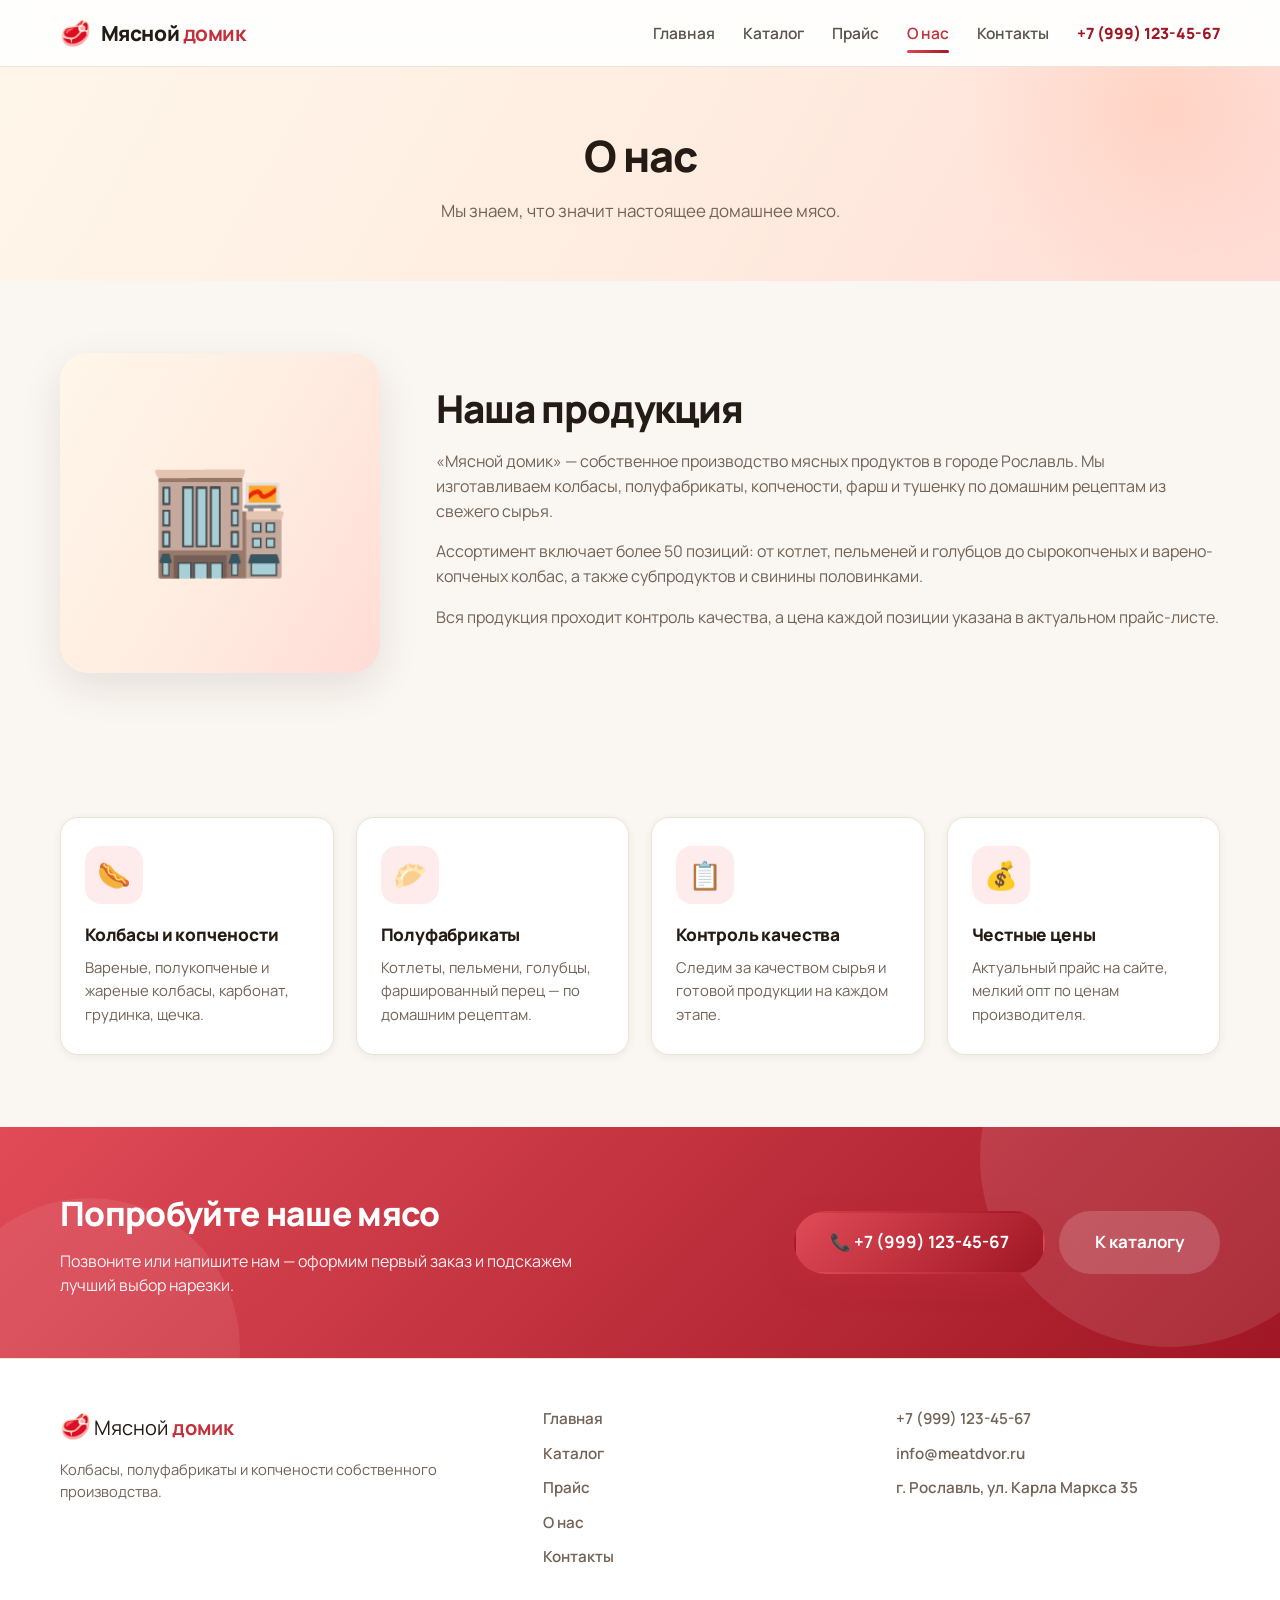
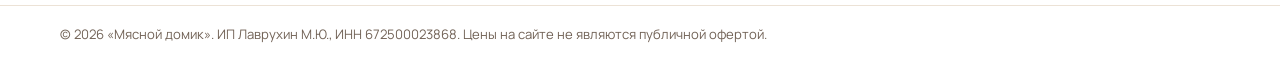
==== about.html @ fe6c8b18 "Сайт «Мясной домик»: каталог, прайс с группами, контакты" ====
﻿<!DOCTYPE html>
<html lang="ru">
<head>
  <meta charset="UTF-8">
  <meta name="viewport" content="width=device-width, initial-scale=1.0">
  <title>О нас — Мясной домик</title>
  <meta name="description" content="О компании «Мясной домик»: собственное производство, контроль качества, цех полуфабрикатов.">
  <link rel="preconnect" href="https://fonts.googleapis.com">
  <link rel="preconnect" href="https://fonts.gstatic.com" crossorigin>
  <link href="https://fonts.googleapis.com/css2?family=Manrope:wght@400;500;600;700;800&display=swap" rel="stylesheet">
  <link rel="stylesheet" href="css/style.css">
</head>
<body>

  <header class="header">
    <div class="container header__inner">
      <a href="index.html" class="logo">
        <span class="logo__icon">🥩</span>
        <span class="logo__text">Мясной <strong>домик</strong></span>
      </a>
      <nav class="nav" id="nav">
        <a href="index.html" class="nav__link">Главная</a>
        <a href="catalog.html" class="nav__link">Каталог</a>
        <a href="price.html" class="nav__link">Прайс</a>
        <a href="about.html" class="nav__link nav__link--active">О нас</a>
        <a href="contacts.html" class="nav__link">Контакты</a>
        <a href="tel:+79991234567" class="nav__link nav__link--phone">+7 (999) 123-45-67</a>
      </nav>
      <button class="burger" id="burger" aria-label="Открыть меню">
        <span></span><span></span><span></span>
      </button>
    </div>
  </header>

  <main>

    <section class="page-hero">
      <div class="container reveal">
        <h1 class="page-hero__title">О нас</h1>
        <p class="page-hero__sub">Мы знаем, что значит настоящее домашнее мясо.</p>
      </div>
    </section>

    <section class="about-page">
      <div class="container about-page__grid">
        <div class="about-page__emoji reveal">🏬</div>
        <div class="reveal">
          <h2 class="section-title">Наша продукция</h2>
          <p>«Мясной домик» — собственное производство мясных продуктов в городе Рославль. Мы изготавливаем колбасы, полуфабрикаты, копчености, фарш и тушенку по домашним рецептам из свежего сырья.</p>
          <p>Ассортимент включает более 50 позиций: от котлет, пельменей и голубцов до сырокопченых и варено-копченых колбас, а также субпродуктов и свинины половинками.</p>
          <p>Вся продукция проходит контроль качества, а цена каждой позиции указана в актуальном прайс-листе.</p>
        </div>
      </div>
    </section>

    <section class="features">
      <div class="container features__grid">
        <div class="feature reveal">
          <span class="feature__icon">🌭</span>
          <h3>Колбасы и копчености</h3>
          <p>Вареные, полукопченые и жареные колбасы, карбонат, грудинка, щечка.</p>
        </div>
        <div class="feature reveal">
          <span class="feature__icon">🥟</span>
          <h3>Полуфабрикаты</h3>
          <p>Котлеты, пельмени, голубцы, фаршированный перец — по домашним рецептам.</p>
        </div>
        <div class="feature reveal">
          <span class="feature__icon">📋</span>
          <h3>Контроль качества</h3>
          <p>Следим за качеством сырья и готовой продукции на каждом этапе.</p>
        </div>
        <div class="feature reveal">
          <span class="feature__icon">💰</span>
          <h3>Честные цены</h3>
          <p>Актуальный прайс на сайте, мелкий опт по ценам производителя.</p>
        </div>
      </div>
    </section>

    <section class="order-banner">
      <div class="container order-banner__inner">
        <div>
          <h2>Попробуйте наше мясо</h2>
          <p>Позвоните или напишите нам — оформим первый заказ и подскажем лучший выбор нарезки.</p>
        </div>
        <div class="order-banner__actions">
          <a href="tel:+79991234567" class="btn btn--primary btn--lg">📞 +7 (999) 123-45-67</a>
          <a href="catalog.html" class="btn btn--ghost btn--lg">К каталогу</a>
        </div>
      </div>
    </section>

  </main>

  <footer class="footer">
    <div class="container footer__inner">
      <div class="footer__brand">
        <span class="logo__icon">🥩</span>
        <span class="logo__text">Мясной <strong>домик</strong></span>
        <p>Колбасы, полуфабрикаты и копчености собственного производства.</p>
      </div>
      <nav class="footer__nav">
        <a href="index.html">Главная</a>
        <a href="catalog.html">Каталог</a>
        <a href="price.html">Прайс</a>
        <a href="about.html">О нас</a>
        <a href="contacts.html">Контакты</a>
      </nav>
      <div class="footer__contacts">
        <a href="tel:+79991234567">+7 (999) 123-45-67</a>
        <a href="mailto:info@meatdvor.ru">info@meatdvor.ru</a>
        <span>г. Рославль, ул. Карла Маркса 35</span>
      </div>
    </div>
    <div class="footer__bottom">
      <div class="container">
        © 2026 «Мясной домик». ИП Лаврухин М.Ю., ИНН 672500023868. Цены на сайте не являются публичной офертой.
      </div>
    </div>
  </footer>

  <script src="js/products.js"></script>
  <script src="js/main.js"></script>
</body>
</html>
---- css/style.css ----
:root {
  --red: #c32f3b;
  --red-dark: #a01624;
  --red-light: #e04b57;
  --red-soft: #fdeceb;
  --cream: #faf6f1;
  --white: #ffffff;
  --ink: #241b14;
  --gray: #726357;
  --line: #ece2d6;
  --shadow-sm: 0 2px 10px rgba(36, 27, 20, 0.06);
  --shadow: 0 14px 40px rgba(36, 27, 20, 0.1);
  --shadow-lg: 0 24px 60px rgba(36, 27, 20, 0.16);
  --radius: 18px;
  --grad: linear-gradient(135deg, var(--red-light), var(--red-dark));
  --grad-soft: linear-gradient(120deg, #fff6ea 0%, #ffece0 55%, #ffdcd6 100%);
}

* {
  margin: 0;
  padding: 0;
  box-sizing: border-box;
}

html {
  scroll-behavior: smooth;
}

body {
  font-family: 'Manrope', 'Segoe UI', system-ui, -apple-system, Arial, sans-serif;
  color: var(--ink);
  background: var(--cream);
  line-height: 1.55;
  -webkit-font-smoothing: antialiased;
}

::selection {
  background: var(--red);
  color: #fff;
}

::-webkit-scrollbar {
  width: 11px;
}

::-webkit-scrollbar-track {
  background: var(--cream);
}

::-webkit-scrollbar-thumb {
  background: #d8c9b8;
  border-radius: 8px;
  border: 3px solid var(--cream);
}

::-webkit-scrollbar-thumb:hover {
  background: var(--red-light);
}

.container {
  width: min(1160px, 92%);
  margin: 0 auto;
}

a {
  color: inherit;
  text-decoration: none;
}

img {
  max-width: 100%;
  display: block;
}

.main {
  display: block;
}

.reveal {
  opacity: 0;
  transform: translateY(28px);
  transition: opacity 0.6s ease, transform 0.6s ease;
}

.reveal.visible {
  opacity: 1;
  transform: none;
}

.header {
  position: sticky;
  top: 0;
  z-index: 100;
  background: rgba(255, 255, 255, 0.82);
  backdrop-filter: blur(14px);
  -webkit-backdrop-filter: blur(14px);
  color: var(--ink);
  border-bottom: 1px solid var(--line);
}

.header__inner {
  display: flex;
  align-items: center;
  justify-content: space-between;
  padding: 14px 0;
  gap: 20px;
}

.logo {
  display: flex;
  align-items: center;
  gap: 10px;
  font-size: 1.3rem;
  font-weight: 800;
  letter-spacing: -0.02em;
}

.logo__icon {
  font-size: 1.55rem;
}

.logo__text strong {
  color: var(--red);
}

.nav {
  display: flex;
  align-items: center;
  gap: 28px;
  font-size: 0.97rem;
  font-weight: 600;
}

.nav__link {
  opacity: 0.75;
  transition: opacity 0.2s, color 0.2s;
}

.nav__link:hover {
  opacity: 1;
  color: var(--red);
}

.nav__link--active {
  opacity: 1;
  color: var(--red);
  position: relative;
}

.nav__link--active::after {
  content: '';
  position: absolute;
  left: 0;
  right: 0;
  bottom: -8px;
  height: 3px;
  border-radius: 3px;
  background: var(--grad);
}

.nav__link--phone {
  font-weight: 800;
  opacity: 1;
  color: var(--red-dark);
}

.burger {
  display: none;
  flex-direction: column;
  gap: 5px;
  background: none;
  border: none;
  cursor: pointer;
  padding: 6px;
}

.burger span {
  width: 26px;
  height: 3px;
  background: var(--ink);
  border-radius: 2px;
  transition: transform 0.25s, opacity 0.25s;
}

.burger.open span:nth-child(1) {
  transform: translateY(8px) rotate(45deg);
}

.burger.open span:nth-child(2) {
  opacity: 0;
}

.burger.open span:nth-child(3) {
  transform: translateY(-8px) rotate(-45deg);
}

.hero {
  background: var(--grad-soft);
  overflow: hidden;
  position: relative;
}

.hero::before {
  content: '';
  position: absolute;
  width: 520px;
  height: 520px;
  border-radius: 50%;
  background: radial-gradient(circle, rgba(255, 180, 150, 0.25), transparent 70%);
  top: -180px;
  right: -120px;
}

.hero::after {
  content: '';
  position: absolute;
  width: 420px;
  height: 420px;
  border-radius: 50%;
  background: radial-gradient(circle, rgba(195, 47, 59, 0.1), transparent 70%);
  bottom: -160px;
  left: -100px;
}

.hero__inner {
  position: relative;
  display: grid;
  grid-template-columns: 1.1fr 1fr;
  gap: 48px;
  align-items: center;
  padding: 84px 0;
}

.hero__title {
  font-size: clamp(2.1rem, 5vw, 3.4rem);
  font-weight: 800;
  line-height: 1.08;
  letter-spacing: -0.03em;
  margin-bottom: 18px;
}

.hero__title span {
  color: var(--red);
  position: relative;
}

.hero__title span::after {
  content: '';
  position: absolute;
  left: 0;
  right: 0;
  bottom: 2px;
  height: 12px;
  background: rgba(195, 47, 59, 0.16);
  z-index: -1;
  border-radius: 6px;
}

.hero__subtitle {
  font-size: 1.13rem;
  color: var(--gray);
  max-width: 520px;
  margin-bottom: 30px;
}

.hero__actions {
  display: flex;
  flex-wrap: wrap;
  gap: 14px;
  margin-bottom: 34px;
}

.btn {
  display: inline-block;
  padding: 14px 28px;
  border-radius: 999px;
  font-weight: 700;
  font-size: 1rem;
  font-family: inherit;
  border: 2px solid transparent;
  cursor: pointer;
  transition: transform 0.18s, box-shadow 0.18s, background 0.18s, color 0.18s, border-color 0.18s;
}

.btn:hover {
  transform: translateY(-2px);
}

.btn:active {
  transform: translateY(0);
}

.btn--primary {
  background: var(--grad);
  color: #fff;
  box-shadow: 0 10px 26px rgba(195, 47, 59, 0.35);
}

.btn--primary:hover {
  box-shadow: 0 14px 34px rgba(195, 47, 59, 0.45);
}

.btn--ghost {
  background: transparent;
  border-color: #d8c9b8;
  color: var(--ink);
}

.btn--ghost:hover {
  border-color: var(--red);
  color: var(--red);
  background: rgba(195, 47, 59, 0.05);
}

.btn--lg {
  padding: 16px 34px;
  font-size: 1.06rem;
}

.hero__points {
  list-style: none;
  display: flex;
  flex-direction: column;
  gap: 11px;
  font-size: 0.98rem;
  color: var(--gray);
}

.hero__points li {
  display: flex;
  align-items: center;
  gap: 8px;
}

.hero__visual {
  position: relative;
  animation: float 6s ease-in-out infinite;
}

@keyframes float {
  0%, 100% { transform: translateY(0); }
  50% { transform: translateY(-12px); }
}

.hero__img {
  width: 100%;
  border-radius: 28px;
  box-shadow: var(--shadow-lg);
}

.hero__float {
  position: absolute;
  left: -18px;
  bottom: 24px;
  background: rgba(255, 255, 255, 0.9);
  backdrop-filter: blur(10px);
  border: 1px solid var(--line);
  border-radius: 16px;
  padding: 14px 20px;
  display: flex;
  flex-direction: column;
  gap: 2px;
  box-shadow: var(--shadow);
}

.hero__float-label {
  font-size: 0.72rem;
  font-weight: 800;
  text-transform: uppercase;
  letter-spacing: 0.08em;
  color: var(--red);
}

.hero__float strong {
  font-size: 1.05rem;
  font-weight: 800;
}

.hero__float span {
  color: var(--gray);
  font-size: 0.9rem;
}

.features {
  padding: 72px 0;
}

.features__grid {
  display: grid;
  grid-template-columns: repeat(4, 1fr);
  gap: 22px;
}

.feature {
  background: var(--white);
  border: 1px solid var(--line);
  border-radius: var(--radius);
  padding: 28px 24px;
  box-shadow: var(--shadow-sm);
  transition: transform 0.25s, box-shadow 0.25s;
}

.feature:hover {
  transform: translateY(-6px);
  box-shadow: var(--shadow);
}

.feature__icon {
  width: 58px;
  height: 58px;
  display: flex;
  align-items: center;
  justify-content: center;
  font-size: 1.7rem;
  background: var(--red-soft);
  border-radius: 16px;
  margin-bottom: 18px;
}

.feature h3 {
  font-size: 1.08rem;
  font-weight: 800;
  letter-spacing: -0.01em;
  margin-bottom: 8px;
}

.feature p {
  font-size: 0.93rem;
  color: var(--gray);
}

.section-head {
  text-align: center;
  max-width: 620px;
  margin: 0 auto 40px;
}

.section-title {
  font-size: clamp(1.7rem, 3.4vw, 2.4rem);
  font-weight: 800;
  letter-spacing: -0.03em;
  margin-bottom: 10px;
}

.section-sub {
  color: var(--gray);
  font-size: 1.02rem;
}

.section-actions {
  text-align: center;
  margin-top: 40px;
}

.catalog,
.price-section,
.about,
.contacts,
.about-page {
  padding: 72px 0;
}

.catalog {
  background: var(--white);
}

.catalog__filter {
  display: flex;
  flex-wrap: wrap;
  justify-content: center;
  gap: 10px;
  margin-bottom: 40px;
}

.chip {
  padding: 10px 22px;
  border-radius: 999px;
  border: 1px solid var(--line);
  background: var(--cream);
  color: var(--ink);
  font-size: 0.95rem;
  font-weight: 700;
  font-family: inherit;
  cursor: pointer;
  transition: background 0.2s, color 0.2s, border-color 0.2s, transform 0.2s;
}

.chip:hover {
  border-color: var(--red);
  transform: translateY(-1px);
}

.chip--active {
  background: var(--grad);
  color: #fff;
  border-color: transparent;
  box-shadow: 0 6px 18px rgba(195, 47, 59, 0.3);
}

.catalog__grid {
  display: grid;
  grid-template-columns: repeat(auto-fill, minmax(250px, 1fr));
  gap: 24px;
}

.card {
  position: relative;
  background: var(--cream);
  border: 1px solid var(--line);
  border-radius: var(--radius);
  padding: 16px;
  display: flex;
  flex-direction: column;
  gap: 10px;
  transition: transform 0.25s, box-shadow 0.25s, border-color 0.25s;
}

.card:hover {
  transform: translateY(-6px);
  box-shadow: var(--shadow);
  border-color: #f0d9cc;
}

.card__badge {
  position: absolute;
  top: 24px;
  right: 24px;
  z-index: 2;
  background: var(--grad);
  color: #fff;
  font-size: 0.72rem;
  font-weight: 800;
  padding: 5px 12px;
  border-radius: 999px;
  box-shadow: 0 4px 12px rgba(195, 47, 59, 0.35);
}

.card__badge--premium {
  background: linear-gradient(135deg, #b5893c, #7c5a1e);
  box-shadow: 0 4px 12px rgba(124, 90, 30, 0.35);
}

.card__image {
  aspect-ratio: 4 / 3;
  border-radius: 12px;
  overflow: hidden;
  background: var(--grad-soft);
}

.card__image img {
  width: 100%;
  height: 100%;
  object-fit: cover;
  transition: transform 0.4s ease;
}

.card:hover .card__image img {
  transform: scale(1.06);
}

.card__cat {
  font-size: 0.76rem;
  font-weight: 700;
  color: var(--red);
  text-transform: uppercase;
  letter-spacing: 0.07em;
}

.card__name {
  font-size: 1.1rem;
  font-weight: 800;
  letter-spacing: -0.01em;
}

.card__desc {
  font-size: 0.9rem;
  color: var(--gray);
  flex: 1;
}

.card__bottom {
  display: flex;
  justify-content: space-between;
  align-items: center;
  gap: 10px;
  padding-top: 6px;
}

.card__price {
  font-size: 1.35rem;
  font-weight: 800;
  color: var(--red-dark);
  letter-spacing: -0.02em;
}

.card__unit {
  font-size: 0.82rem;
  color: var(--gray);
  font-weight: 500;
}

.card__order {
  background: var(--grad);
  color: #fff;
  padding: 10px 18px;
  border-radius: 999px;
  font-size: 0.85rem;
  font-weight: 700;
  font-family: inherit;
  transition: box-shadow 0.2s, transform 0.2s;
}

.card__order:hover {
  box-shadow: 0 6px 16px rgba(195, 47, 59, 0.35);
  transform: translateY(-1px);
}

.price-section__toolbar {
  display: flex;
  flex-wrap: wrap;
  gap: 14px;
  justify-content: center;
  margin-bottom: 32px;
}

.price-section__toolbar .btn--ghost {
  border-color: var(--line);
  color: var(--ink);
}

.price-section__toolbar .btn--ghost:hover {
  border-color: var(--red);
  color: var(--red);
}

.price-table-wrap {
  overflow-x: auto;
  background: var(--white);
  border: 1px solid var(--line);
  border-radius: var(--radius);
  box-shadow: var(--shadow-sm);
}

.price-table {
  width: 100%;
  border-collapse: collapse;
  font-size: 0.95rem;
  min-width: 560px;
}

.price-table th {
  background: var(--cream);
  color: var(--gray);
  text-align: left;
  padding: 15px 20px;
  font-size: 0.78rem;
  font-weight: 800;
  text-transform: uppercase;
  letter-spacing: 0.07em;
}

.price-table td {
  padding: 14px 20px;
  border-top: 1px solid var(--line);
}

.price-table tbody tr {
  transition: background 0.15s;
}

.price-table tbody tr:hover {
  background: var(--red-soft);
}

.price-table .td-num {
  text-align: right;
  font-weight: 800;
  color: var(--red-dark);
  white-space: nowrap;
}

.price-table .td-cat {
  color: var(--gray);
  font-size: 0.88rem;
}

.td-hover {
  position: relative;
  display: inline-block;
  cursor: help;
}

.td-hover__name {
  display: flex;
  flex-direction: column;
  gap: 3px;
}

.td-hover__img {
  position: absolute;
  left: calc(100% + 16px);
  top: 50%;
  width: 130px;
  height: 100px;
  border-radius: 12px;
  object-fit: cover;
  background: var(--grad-soft);
  border: 1px solid var(--line);
  box-shadow: var(--shadow);
  opacity: 0;
  visibility: hidden;
  transform: translateY(-50%) translateX(-8px);
  transition: opacity 0.2s ease, transform 0.2s ease, visibility 0.2s;
  z-index: 5;
  pointer-events: none;
}

.td-hover:hover .td-hover__img {
  opacity: 1;
  visibility: visible;
  transform: translateY(-50%) translateX(0);
}

.category-row td {
  background: var(--cream);
  font-weight: 800;
  color: var(--ink);
  text-transform: uppercase;
  font-size: 0.8rem;
  letter-spacing: 0.08em;
  padding: 12px 20px;
}

.subgroup-row td {
  background: #faf3ea;
  font-weight: 700;
  color: var(--gray);
  font-size: 0.88rem;
  padding: 8px 20px;
}

.td-num--na {
  color: var(--gray) !important;
  font-weight: 600 !important;
}

.card__price--na {
  font-size: 0.95rem !important;
  color: var(--gray) !important;
}

.about {
  background: var(--white);
  border-top: 1px solid var(--line);
  border-bottom: 1px solid var(--line);
}

.about__inner {
  display: grid;
  grid-template-columns: 320px 1fr;
  gap: 56px;
  align-items: center;
}

.about__emoji {
  width: 320px;
  aspect-ratio: 1;
  display: flex;
  align-items: center;
  justify-content: center;
  font-size: 7rem;
  background: var(--grad-soft);
  border-radius: 28px;
  box-shadow: var(--shadow);
}

.about p {
  margin-bottom: 16px;
  color: var(--gray);
}

.about__list {
  list-style: none;
  display: flex;
  flex-direction: column;
  gap: 10px;
  margin: 20px 0 28px;
  font-weight: 600;
}

.order-banner {
  background: var(--grad);
  color: #fff;
  position: relative;
  overflow: hidden;
}

.order-banner::before {
  content: '';
  position: absolute;
  width: 380px;
  height: 380px;
  border-radius: 50%;
  background: rgba(255, 255, 255, 0.1);
  top: -160px;
  right: -80px;
}

.order-banner::after {
  content: '';
  position: absolute;
  width: 300px;
  height: 300px;
  border-radius: 50%;
  background: rgba(255, 255, 255, 0.08);
  bottom: -140px;
  left: -60px;
}

.order-banner__inner {
  position: relative;
  display: flex;
  align-items: center;
  justify-content: space-between;
  gap: 30px;
  padding: 60px 0;
  flex-wrap: wrap;
}

.order-banner h2 {
  font-size: clamp(1.5rem, 3vw, 2.1rem);
  font-weight: 800;
  letter-spacing: -0.02em;
  margin-bottom: 10px;
}

.order-banner p {
  opacity: 0.92;
  max-width: 560px;
}

.order-banner__actions {
  display: flex;
  flex-wrap: wrap;
  gap: 14px;
}

.order-banner .btn--ghost {
  background: rgba(255, 255, 255, 0.16);
  border-color: transparent;
  color: #fff;
}

.order-banner .btn--ghost:hover {
  background: rgba(255, 255, 255, 0.28);
  border-color: transparent;
  color: #fff;
}

.contacts__grid {
  display: grid;
  grid-template-columns: repeat(3, 1fr);
  gap: 22px;
}

.contact {
  background: var(--white);
  border: 1px solid var(--line);
  border-radius: var(--radius);
  padding: 30px 26px;
  text-align: center;
  box-shadow: var(--shadow-sm);
  transition: transform 0.25s, box-shadow 0.25s;
}

.contact:hover {
  transform: translateY(-6px);
  box-shadow: var(--shadow);
}

.contact__icon {
  width: 60px;
  height: 60px;
  display: flex;
  align-items: center;
  justify-content: center;
  font-size: 1.8rem;
  background: var(--red-soft);
  border-radius: 50%;
  margin: 0 auto 16px;
}

.contact h3 {
  margin-bottom: 8px;
  font-weight: 800;
}

.contact a {
  display: block;
  font-weight: 800;
  color: var(--red-dark);
  margin-bottom: 4px;
}

.contact a:hover {
  text-decoration: underline;
}

.contact span {
  display: block;
  font-size: 0.9rem;
  color: var(--gray);
}

.footer {
  background: var(--white);
  color: var(--gray);
  border-top: 1px solid var(--line);
  padding-top: 48px;
}

.footer__inner {
  display: grid;
  grid-template-columns: 1.4fr 1fr 1fr;
  gap: 30px;
  padding-bottom: 36px;
}

.footer__brand .logo__text {
  font-size: 1.25rem;
  color: var(--ink);
}

.footer__brand p {
  margin-top: 12px;
  font-size: 0.92rem;
}

.footer__nav,
.footer__contacts {
  display: flex;
  flex-direction: column;
  gap: 11px;
  font-size: 0.95rem;
  font-weight: 600;
}

.footer__nav a:hover,
.footer__contacts a:hover {
  color: var(--red);
}

.footer__bottom {
  border-top: 1px solid var(--line);
  padding: 18px 0;
  font-size: 0.82rem;
  color: var(--gray);
}

.page-hero {
  background: var(--grad-soft);
  padding: 56px 0;
  text-align: center;
  position: relative;
  overflow: hidden;
}

.page-hero::before {
  content: '';
  position: absolute;
  width: 400px;
  height: 400px;
  border-radius: 50%;
  background: radial-gradient(circle, rgba(255, 180, 150, 0.3), transparent 70%);
  top: -160px;
  right: -80px;
}

.page-hero .container {
  position: relative;
}

.page-hero__title {
  font-size: clamp(1.9rem, 4vw, 2.7rem);
  font-weight: 800;
  letter-spacing: -0.03em;
  margin-bottom: 8px;
}

.page-hero__sub {
  color: var(--gray);
  font-size: 1.06rem;
}

.about-page__grid {
  display: grid;
  grid-template-columns: 320px 1fr;
  gap: 56px;
  align-items: center;
}

.about-page__emoji {
  width: 320px;
  aspect-ratio: 1;
  display: flex;
  align-items: center;
  justify-content: center;
  font-size: 7rem;
  background: var(--grad-soft);
  border-radius: 28px;
  box-shadow: var(--shadow);
}

.about-page p {
  margin-bottom: 16px;
  color: var(--gray);
}

@media (max-width: 900px) {
  .nav {
    position: fixed;
    top: 0;
    right: 0;
    bottom: 0;
    width: min(320px, 80vw);
    background: var(--white);
    flex-direction: column;
    align-items: flex-start;
    justify-content: flex-start;
    gap: 24px;
    padding: 84px 32px;
    transform: translateX(100%);
    transition: transform 0.3s ease;
    font-size: 1.05rem;
    box-shadow: -12px 0 40px rgba(0, 0, 0, 0.14);
    z-index: 99;
  }

  .nav.open {
    transform: translateX(0);
  }

  .nav__link--active::after {
    bottom: -4px;
  }

  .burger {
    display: flex;
    position: relative;
    z-index: 101;
  }

  .hero__inner {
    grid-template-columns: 1fr;
    padding: 56px 0;
  }

  .hero__visual {
    max-width: 440px;
    margin: 0 auto;
  }

  .features__grid {
    grid-template-columns: repeat(2, 1fr);
  }

  .about__inner,
  .about-page__grid {
    grid-template-columns: 1fr;
  }

  .about__emoji,
  .about-page__emoji {
    width: 100%;
    max-width: 260px;
    margin: 0 auto;
  }

  .contacts__grid {
    grid-template-columns: 1fr;
  }

  .footer__inner {
    grid-template-columns: 1fr;
    gap: 26px;
  }
}

@media (max-width: 560px) {
  .features__grid {
    grid-template-columns: 1fr;
  }

  .hero__actions {
    flex-direction: column;
    align-items: stretch;
  }

  .btn {
    text-align: center;
  }

  .hero__float {
    left: 10px;
    right: 10px;
    bottom: 14px;
  }
}
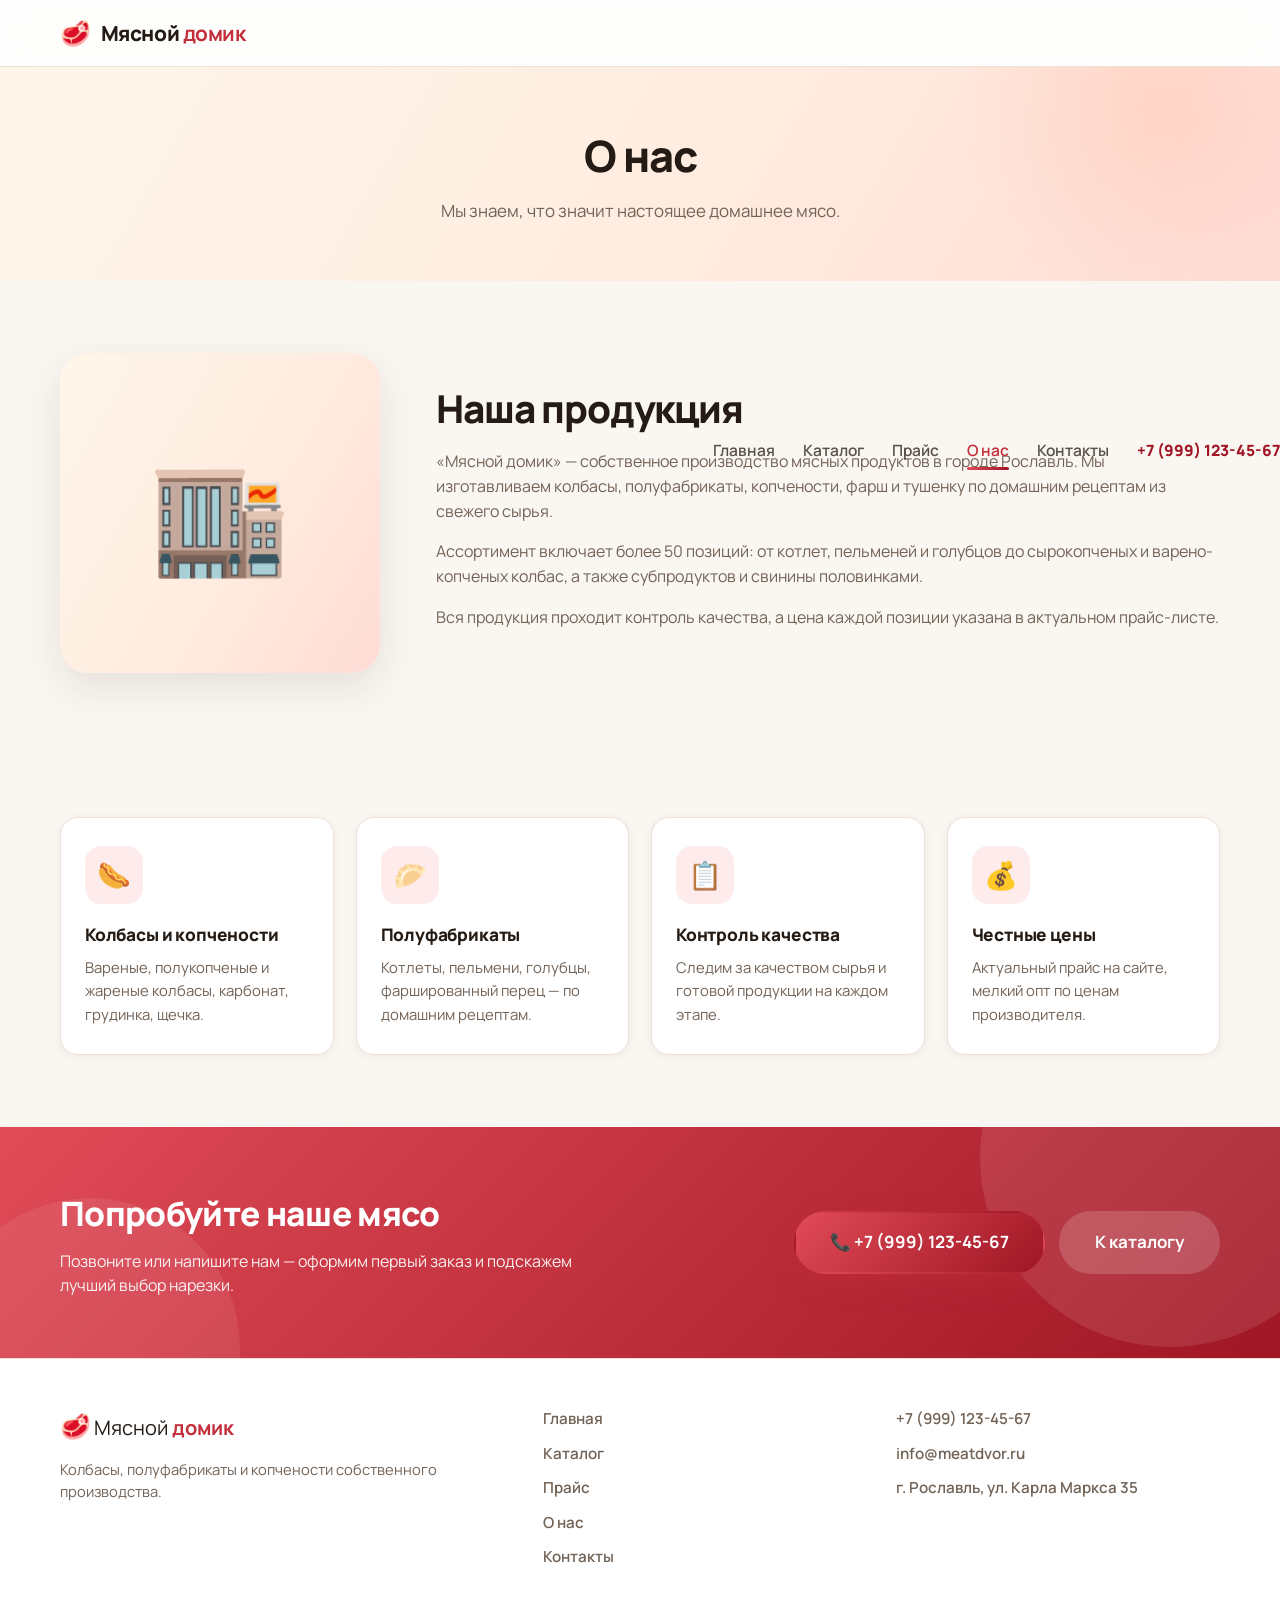
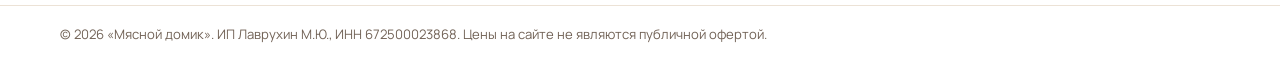
==== commit 2ef5cd78: "Исправлено мобильное меню: вынесено из шапки (backdrop-filter ломал fixed-позиционирование)" ====
--- a/about.html
+++ b/about.html
@@ -18,19 +18,20 @@
         <span class="logo__icon">🥩</span>
         <span class="logo__text">Мясной <strong>домик</strong></span>
       </a>
-      <nav class="nav" id="nav">
-        <a href="index.html" class="nav__link">Главная</a>
-        <a href="catalog.html" class="nav__link">Каталог</a>
-        <a href="price.html" class="nav__link">Прайс</a>
-        <a href="about.html" class="nav__link nav__link--active">О нас</a>
-        <a href="contacts.html" class="nav__link">Контакты</a>
-        <a href="tel:+79991234567" class="nav__link nav__link--phone">+7 (999) 123-45-67</a>
-      </nav>
       <button class="burger" id="burger" aria-label="Открыть меню">
         <span></span><span></span><span></span>
       </button>
     </div>
   </header>
+
+  <nav class="nav" id="nav">
+    <a href="index.html" class="nav__link">Главная</a>
+    <a href="catalog.html" class="nav__link">Каталог</a>
+    <a href="price.html" class="nav__link">Прайс</a>
+    <a href="about.html" class="nav__link nav__link--active">О нас</a>
+    <a href="contacts.html" class="nav__link">Контакты</a>
+    <a href="tel:+79991234567" class="nav__link nav__link--phone">+7 (999) 123-45-67</a>
+  </nav>
 
   <main>
 
--- a/css/style.css
+++ b/css/style.css
@@ -124,6 +124,10 @@
 }
 
 .nav {
+  position: absolute;
+  top: 0;
+  right: 0;
+  height: 100%;
   display: flex;
   align-items: center;
   gap: 28px;
@@ -1028,7 +1032,8 @@
     align-items: flex-start;
     justify-content: flex-start;
     gap: 24px;
-    padding: 84px 32px;
+    padding: 84px 32px calc(48px + env(safe-area-inset-bottom));
+    overflow-y: auto;
     transform: translateX(100%);
     transition: transform 0.3s ease;
     font-size: 1.05rem;
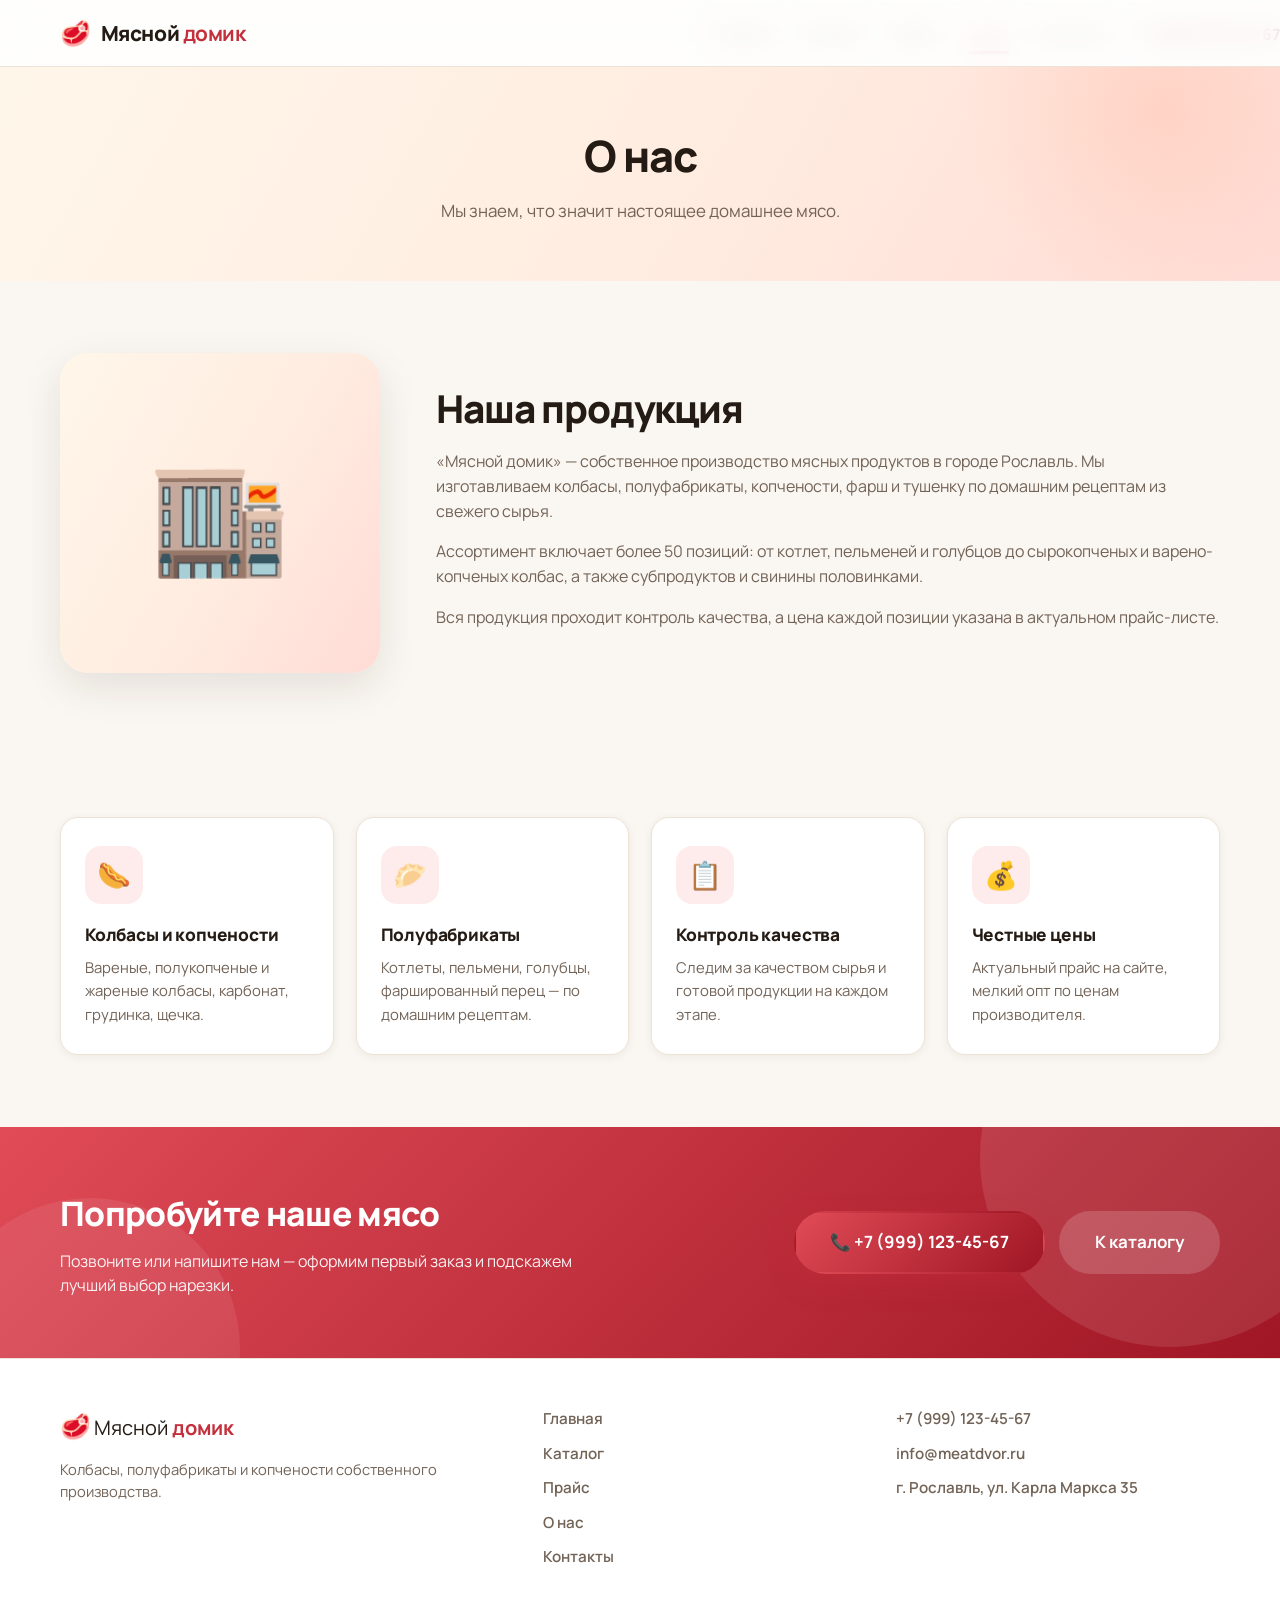
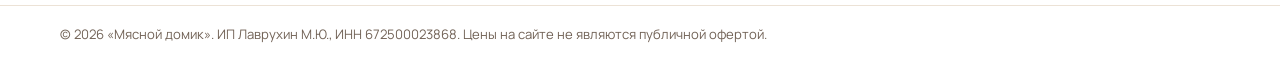
==== commit 61046192: "Шапка и меню обёрнуты в .site-head: меню снова в шапке на десктопе" ====
--- a/about.html
+++ b/about.html
@@ -12,6 +12,7 @@
 </head>
 <body>
 
+  <div class="site-head">
   <header class="header">
     <div class="container header__inner">
       <a href="index.html" class="logo">
@@ -32,6 +33,7 @@
     <a href="contacts.html" class="nav__link">Контакты</a>
     <a href="tel:+79991234567" class="nav__link nav__link--phone">+7 (999) 123-45-67</a>
   </nav>
+  </div>
 
   <main>
 
--- a/css/style.css
+++ b/css/style.css
@@ -96,6 +96,10 @@
   -webkit-backdrop-filter: blur(14px);
   color: var(--ink);
   border-bottom: 1px solid var(--line);
+}
+
+.site-head {
+  position: relative;
 }
 
 .header__inner {
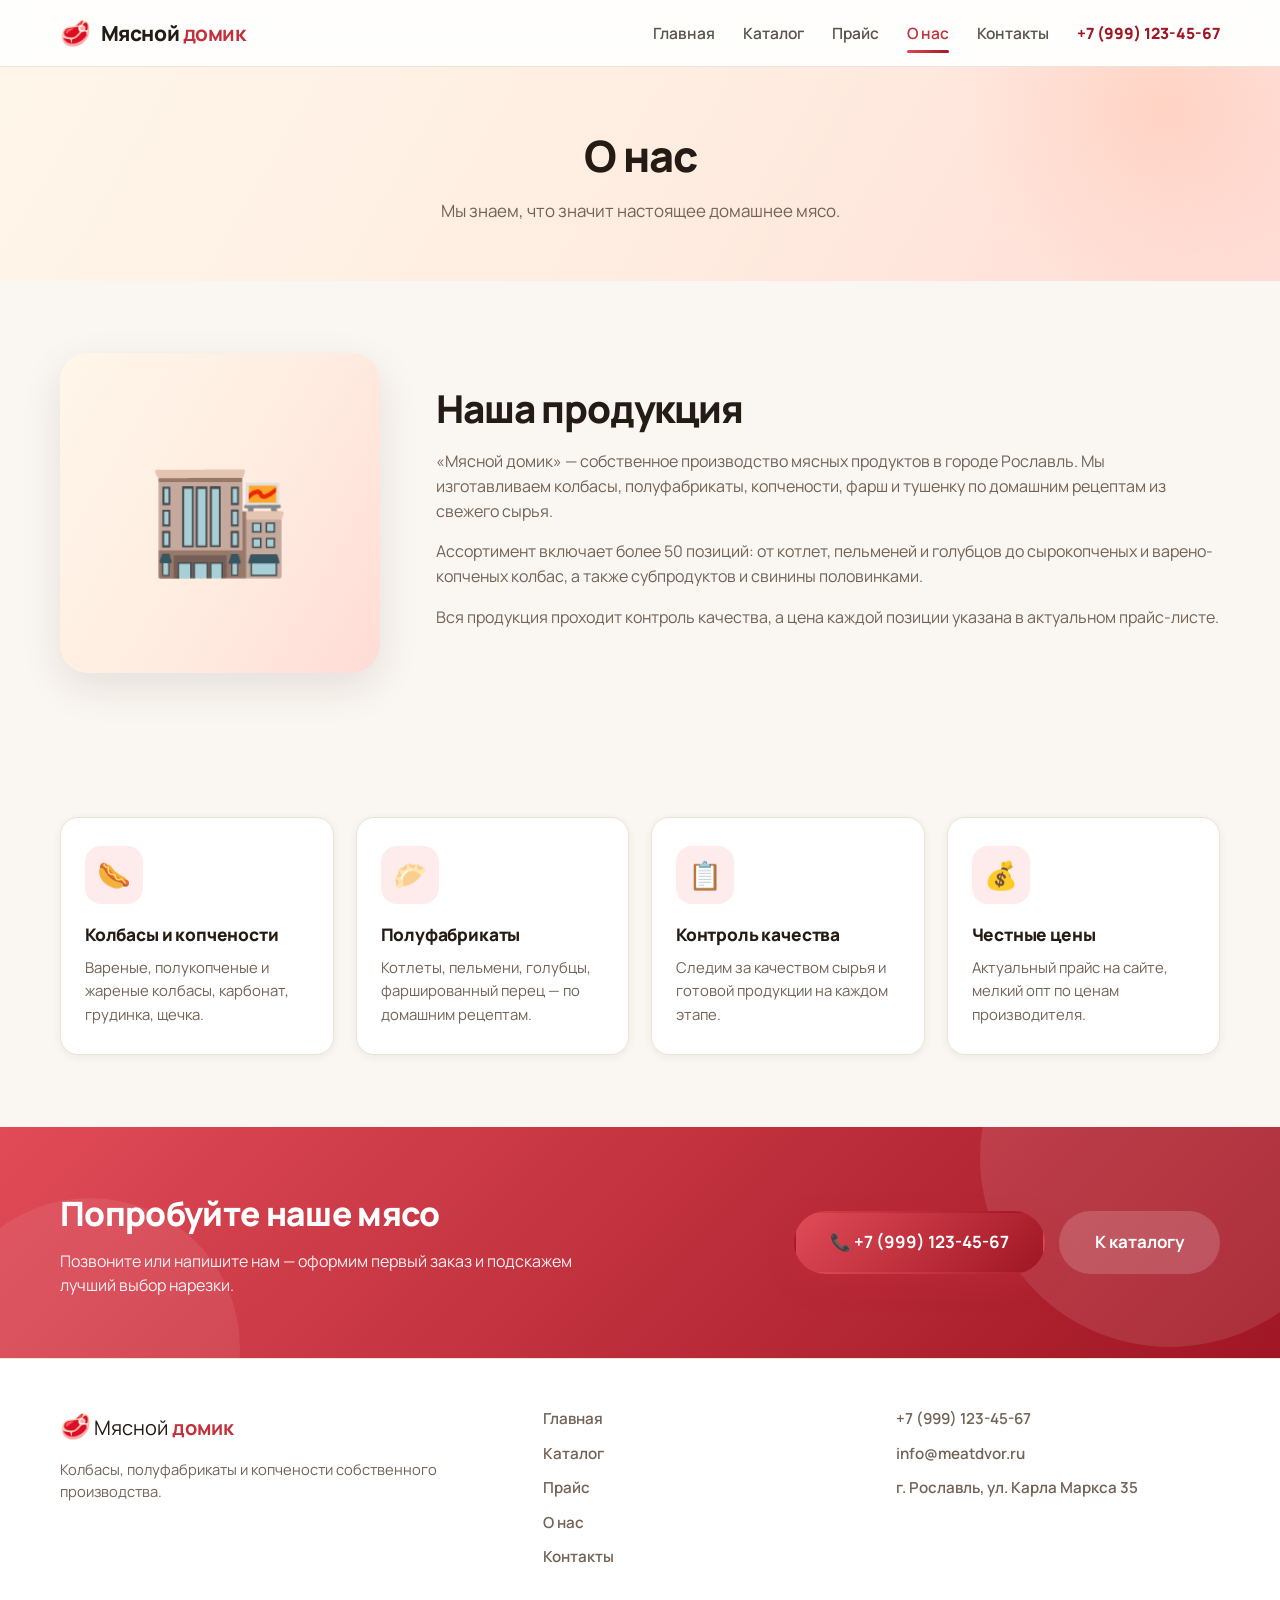
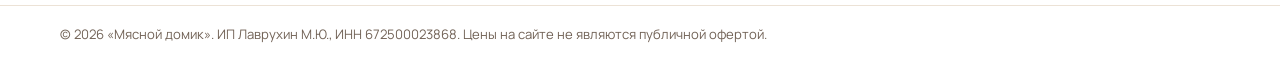
==== commit aa9499ee: "Меню возвращено в шапку в одну строку; мобильное меню исправлено через отключение backdrop-filter" ====
--- a/about.html
+++ b/about.html
@@ -12,28 +12,25 @@
 </head>
 <body>
 
-  <div class="site-head">
   <header class="header">
     <div class="container header__inner">
       <a href="index.html" class="logo">
         <span class="logo__icon">🥩</span>
         <span class="logo__text">Мясной <strong>домик</strong></span>
       </a>
+      <nav class="nav" id="nav">
+        <a href="index.html" class="nav__link">Главная</a>
+        <a href="catalog.html" class="nav__link">Каталог</a>
+        <a href="price.html" class="nav__link">Прайс</a>
+        <a href="about.html" class="nav__link nav__link--active">О нас</a>
+        <a href="contacts.html" class="nav__link">Контакты</a>
+        <a href="tel:+79991234567" class="nav__link nav__link--phone">+7 (999) 123-45-67</a>
+      </nav>
       <button class="burger" id="burger" aria-label="Открыть меню">
         <span></span><span></span><span></span>
       </button>
     </div>
   </header>
-
-  <nav class="nav" id="nav">
-    <a href="index.html" class="nav__link">Главная</a>
-    <a href="catalog.html" class="nav__link">Каталог</a>
-    <a href="price.html" class="nav__link">Прайс</a>
-    <a href="about.html" class="nav__link nav__link--active">О нас</a>
-    <a href="contacts.html" class="nav__link">Контакты</a>
-    <a href="tel:+79991234567" class="nav__link nav__link--phone">+7 (999) 123-45-67</a>
-  </nav>
-  </div>
 
   <main>
 
--- a/css/style.css
+++ b/css/style.css
@@ -98,10 +98,6 @@
   border-bottom: 1px solid var(--line);
 }
 
-.site-head {
-  position: relative;
-}
-
 .header__inner {
   display: flex;
   align-items: center;
@@ -128,10 +124,6 @@
 }
 
 .nav {
-  position: absolute;
-  top: 0;
-  right: 0;
-  height: 100%;
   display: flex;
   align-items: center;
   gap: 28px;
@@ -1025,6 +1017,12 @@
 }
 
 @media (max-width: 900px) {
+  .header {
+    backdrop-filter: none;
+    -webkit-backdrop-filter: none;
+    background: rgba(255, 255, 255, 0.97);
+  }
+
   .nav {
     position: fixed;
     top: 0;
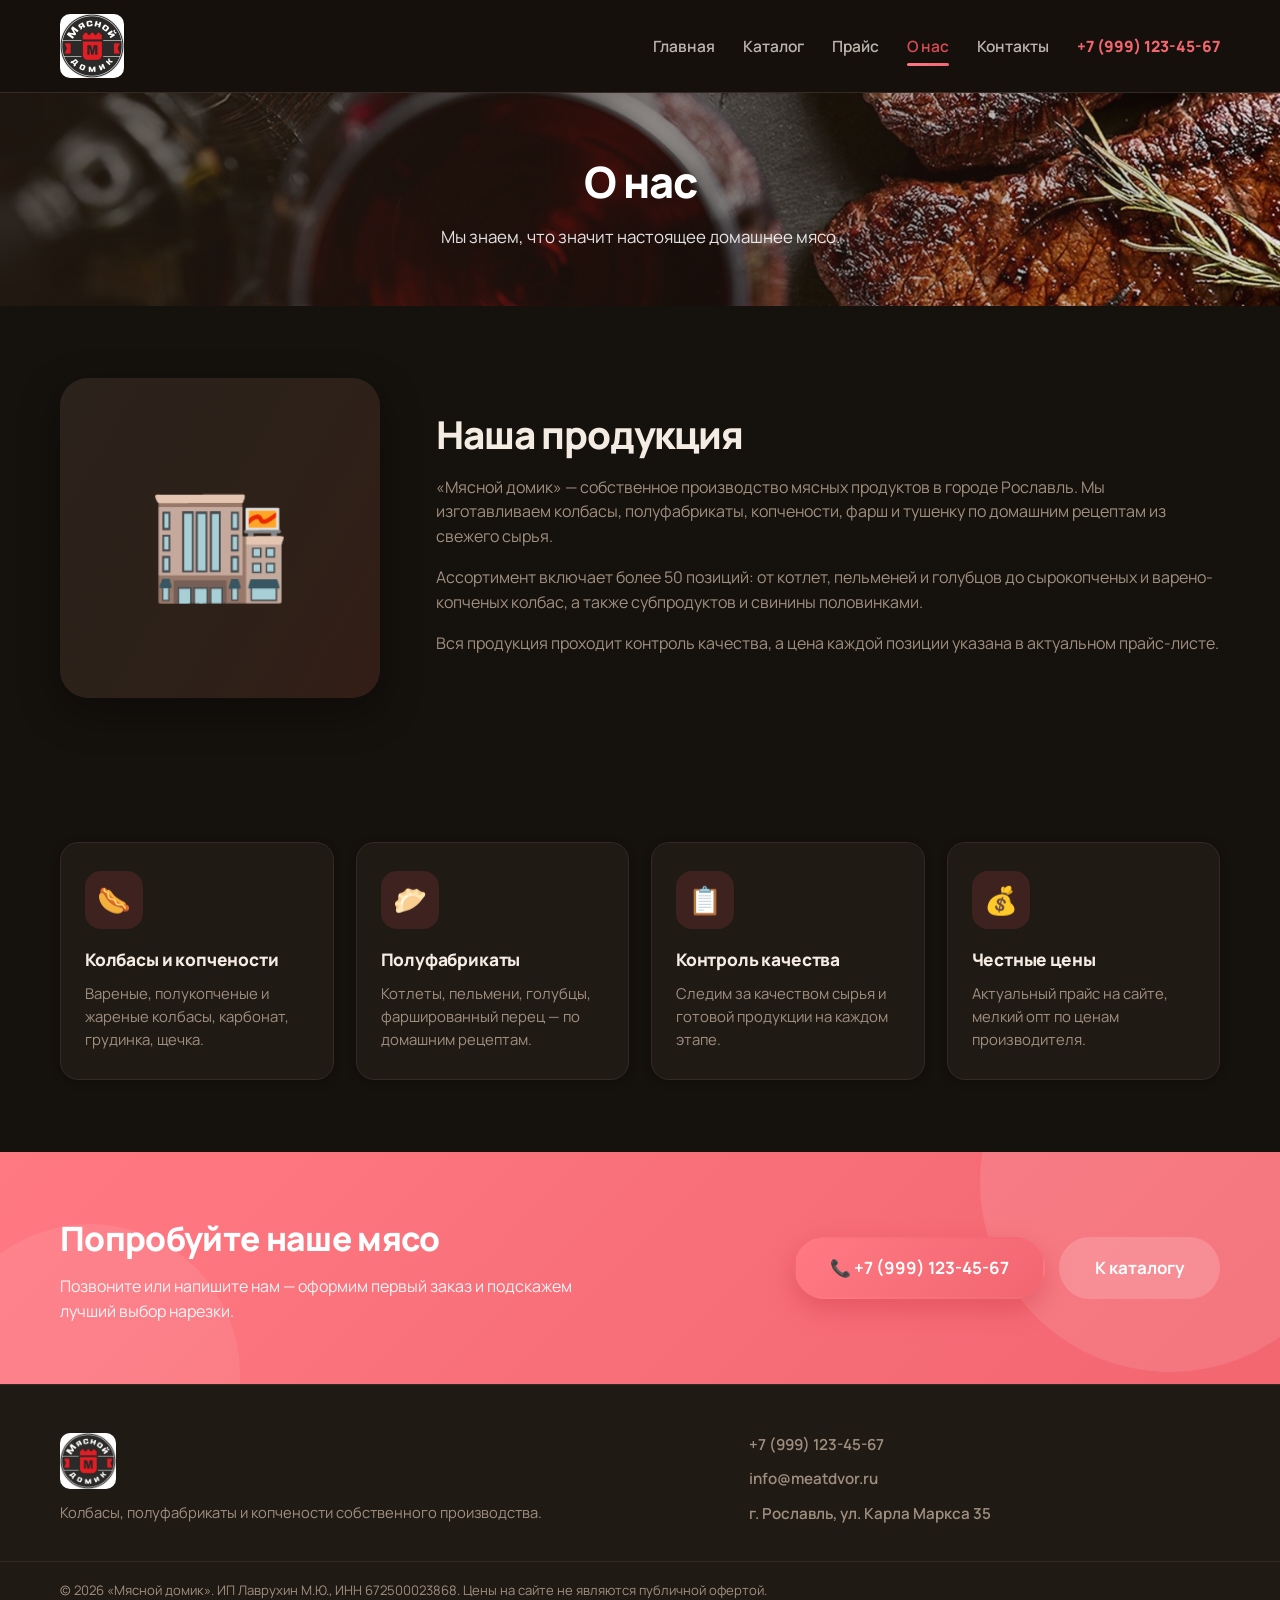
==== commit 8438c265: "Тёмная тема, баннер-фон, логотип и фавикон, фото товаров в прайсе/каталоге, мобильный прайс, удалено" ====
--- a/about.html
+++ b/about.html
@@ -9,14 +9,14 @@
   <link rel="preconnect" href="https://fonts.gstatic.com" crossorigin>
   <link href="https://fonts.googleapis.com/css2?family=Manrope:wght@400;500;600;700;800&display=swap" rel="stylesheet">
   <link rel="stylesheet" href="css/style.css">
+  <link rel="icon" type="image/jpeg" href="img/Logo.jpg">
 </head>
 <body>
 
   <header class="header">
     <div class="container header__inner">
-      <a href="index.html" class="logo">
-        <span class="logo__icon">🥩</span>
-        <span class="logo__text">Мясной <strong>домик</strong></span>
+      <a href="index.html" class="logo" title="Мясной домик">
+        <img class="logo__img" src="img/Logo.jpg" alt="Мясной домик">
       </a>
       <nav class="nav" id="nav">
         <a href="index.html" class="nav__link">Главная</a>
@@ -96,17 +96,9 @@
   <footer class="footer">
     <div class="container footer__inner">
       <div class="footer__brand">
-        <span class="logo__icon">🥩</span>
-        <span class="logo__text">Мясной <strong>домик</strong></span>
+        <img class="logo__img logo__img--footer" src="img/Logo.jpg" alt="Мясной домик">
         <p>Колбасы, полуфабрикаты и копчености собственного производства.</p>
       </div>
-      <nav class="footer__nav">
-        <a href="index.html">Главная</a>
-        <a href="catalog.html">Каталог</a>
-        <a href="price.html">Прайс</a>
-        <a href="about.html">О нас</a>
-        <a href="contacts.html">Контакты</a>
-      </nav>
       <div class="footer__contacts">
         <a href="tel:+79991234567">+7 (999) 123-45-67</a>
         <a href="mailto:info@meatdvor.ru">info@meatdvor.ru</a>
--- a/css/style.css
+++ b/css/style.css
@@ -1,19 +1,19 @@
 :root {
-  --red: #c32f3b;
-  --red-dark: #a01624;
-  --red-light: #e04b57;
-  --red-soft: #fdeceb;
-  --cream: #faf6f1;
-  --white: #ffffff;
-  --ink: #241b14;
-  --gray: #726357;
-  --line: #ece2d6;
-  --shadow-sm: 0 2px 10px rgba(36, 27, 20, 0.06);
-  --shadow: 0 14px 40px rgba(36, 27, 20, 0.1);
-  --shadow-lg: 0 24px 60px rgba(36, 27, 20, 0.16);
+  --red: #d94a55;
+  --red-dark: #f26670;
+  --red-light: #ff7983;
+  --red-soft: rgba(217, 74, 85, 0.16);
+  --cream: #15110d;
+  --white: #201a15;
+  --ink: #f4ece2;
+  --gray: #a08f7f;
+  --line: #332a23;
+  --shadow-sm: 0 2px 10px rgba(0, 0, 0, 0.25);
+  --shadow: 0 14px 40px rgba(0, 0, 0, 0.35);
+  --shadow-lg: 0 24px 60px rgba(0, 0, 0, 0.45);
   --radius: 18px;
   --grad: linear-gradient(135deg, var(--red-light), var(--red-dark));
-  --grad-soft: linear-gradient(120deg, #fff6ea 0%, #ffece0 55%, #ffdcd6 100%);
+  --grad-soft: linear-gradient(120deg, #2b221b 0%, #2d2119 55%, #331e17 100%);
 }
 
 * {
@@ -48,7 +48,7 @@
 }
 
 ::-webkit-scrollbar-thumb {
-  background: #d8c9b8;
+  background: #4a3a2d;
   border-radius: 8px;
   border: 3px solid var(--cream);
 }
@@ -91,7 +91,7 @@
   position: sticky;
   top: 0;
   z-index: 100;
-  background: rgba(255, 255, 255, 0.82);
+  background: rgba(22, 17, 13, 0.85);
   backdrop-filter: blur(14px);
   -webkit-backdrop-filter: blur(14px);
   color: var(--ink);
@@ -117,6 +117,17 @@
 
 .logo__icon {
   font-size: 1.55rem;
+}
+
+.logo__img {
+  height: 64px;
+  width: auto;
+  display: block;
+  border-radius: 10px;
+}
+
+.logo__img--footer {
+  height: 56px;
 }
 
 .logo__text strong {
@@ -195,40 +206,22 @@
 }
 
 .hero {
-  background: var(--grad-soft);
+  background:
+    linear-gradient(90deg, rgba(36, 27, 20, 0.75) 0%, rgba(36, 27, 20, 0.45) 60%, rgba(36, 27, 20, 0.1) 100%),
+    url('../img/banner.jpg') center / cover no-repeat;
   overflow: hidden;
   position: relative;
-}
-
-.hero::before {
-  content: '';
-  position: absolute;
-  width: 520px;
-  height: 520px;
-  border-radius: 50%;
-  background: radial-gradient(circle, rgba(255, 180, 150, 0.25), transparent 70%);
-  top: -180px;
-  right: -120px;
-}
-
-.hero::after {
-  content: '';
-  position: absolute;
-  width: 420px;
-  height: 420px;
-  border-radius: 50%;
-  background: radial-gradient(circle, rgba(195, 47, 59, 0.1), transparent 70%);
-  bottom: -160px;
-  left: -100px;
+  color: #fff;
 }
 
 .hero__inner {
   position: relative;
-  display: grid;
-  grid-template-columns: 1.1fr 1fr;
-  gap: 48px;
-  align-items: center;
-  padding: 84px 0;
+  display: block;
+  padding: 96px 0;
+}
+
+.hero__content {
+  max-width: 640px;
 }
 
 .hero__title {
@@ -237,10 +230,11 @@
   line-height: 1.08;
   letter-spacing: -0.03em;
   margin-bottom: 18px;
+  color: #fff;
 }
 
 .hero__title span {
-  color: var(--red);
+  color: var(--red-light);
   position: relative;
 }
 
@@ -251,14 +245,14 @@
   right: 0;
   bottom: 2px;
   height: 12px;
-  background: rgba(195, 47, 59, 0.16);
+  background: rgba(255, 255, 255, 0.16);
   z-index: -1;
   border-radius: 6px;
 }
 
 .hero__subtitle {
   font-size: 1.13rem;
-  color: var(--gray);
+  color: rgba(255, 255, 255, 0.88);
   max-width: 520px;
   margin-bottom: 30px;
 }
@@ -302,7 +296,7 @@
 
 .btn--ghost {
   background: transparent;
-  border-color: #d8c9b8;
+  border-color: #4a3a2d;
   color: var(--ink);
 }
 
@@ -312,6 +306,18 @@
   background: rgba(195, 47, 59, 0.05);
 }
 
+.hero .btn--ghost {
+  border-color: rgba(255, 255, 255, 0.7);
+  color: #fff;
+  background: rgba(255, 255, 255, 0.1);
+}
+
+.hero .btn--ghost:hover {
+  border-color: #fff;
+  color: #fff;
+  background: rgba(255, 255, 255, 0.2);
+}
+
 .btn--lg {
   padding: 16px 34px;
   font-size: 1.06rem;
@@ -323,7 +329,7 @@
   flex-direction: column;
   gap: 11px;
   font-size: 0.98rem;
-  color: var(--gray);
+  color: rgba(255, 255, 255, 0.92);
 }
 
 .hero__points li {
@@ -518,7 +524,7 @@
 .card:hover {
   transform: translateY(-6px);
   box-shadow: var(--shadow);
-  border-color: #f0d9cc;
+  border-color: #4a382a;
 }
 
 .card__badge {
@@ -732,7 +738,7 @@
 }
 
 .subgroup-row td {
-  background: #faf3ea;
+  background: #2a211a;
   font-weight: 700;
   color: var(--gray);
   font-size: 0.88rem;
@@ -921,7 +927,7 @@
 
 .footer__inner {
   display: grid;
-  grid-template-columns: 1.4fr 1fr 1fr;
+  grid-template-columns: 1.4fr 1fr;
   gap: 30px;
   padding-bottom: 36px;
 }
@@ -936,7 +942,6 @@
   font-size: 0.92rem;
 }
 
-.footer__nav,
 .footer__contacts {
   display: flex;
   flex-direction: column;
@@ -945,7 +950,6 @@
   font-weight: 600;
 }
 
-.footer__nav a:hover,
 .footer__contacts a:hover {
   color: var(--red);
 }
@@ -958,22 +962,14 @@
 }
 
 .page-hero {
-  background: var(--grad-soft);
+  background:
+    linear-gradient(90deg, rgba(36, 27, 20, 0.75) 0%, rgba(36, 27, 20, 0.45) 60%, rgba(36, 27, 20, 0.1) 100%),
+    url('../img/banner.jpg') center / cover no-repeat;
   padding: 56px 0;
   text-align: center;
   position: relative;
   overflow: hidden;
-}
-
-.page-hero::before {
-  content: '';
-  position: absolute;
-  width: 400px;
-  height: 400px;
-  border-radius: 50%;
-  background: radial-gradient(circle, rgba(255, 180, 150, 0.3), transparent 70%);
-  top: -160px;
-  right: -80px;
+  color: #fff;
 }
 
 .page-hero .container {
@@ -985,10 +981,11 @@
   font-weight: 800;
   letter-spacing: -0.03em;
   margin-bottom: 8px;
+  color: #fff;
 }
 
 .page-hero__sub {
-  color: var(--gray);
+  color: rgba(255, 255, 255, 0.88);
   font-size: 1.06rem;
 }
 
@@ -1020,7 +1017,7 @@
   .header {
     backdrop-filter: none;
     -webkit-backdrop-filter: none;
-    background: rgba(255, 255, 255, 0.97);
+    background: rgba(22, 17, 13, 0.97);
   }
 
   .nav {
@@ -1113,3 +1110,57 @@
     bottom: 14px;
   }
 }
+
+@media (max-width: 620px) {
+  .price-table-wrap {
+    overflow: visible;
+  }
+
+  .price-table {
+    min-width: 0;
+    font-size: 0.92rem;
+  }
+
+  .price-table thead {
+    display: none;
+  }
+
+  .price-table tbody tr:not(.category-row):not(.subgroup-row) {
+    display: flex;
+    align-items: baseline;
+    gap: 12px;
+    padding: 13px 16px;
+    border-top: 1px solid var(--line);
+  }
+
+  .price-table tbody tr:not(.category-row):not(.subgroup-row) td {
+    display: block;
+    border: none;
+    padding: 0;
+  }
+
+  .price-table tbody tr:not(.category-row):not(.subgroup-row) td:first-child {
+    display: none;
+  }
+
+  .price-table tbody tr:not(.category-row):not(.subgroup-row) td:nth-child(2) {
+    flex: 1 1 auto;
+    min-width: 0;
+  }
+
+  .price-table tbody tr:not(.category-row):not(.subgroup-row) td:last-child {
+    font-size: 1rem;
+    white-space: nowrap;
+  }
+
+  .category-row td,
+  .subgroup-row td {
+    display: block;
+    border: none;
+    padding: 12px 16px;
+  }
+
+  .td-hover__img {
+    display: none;
+  }
+}
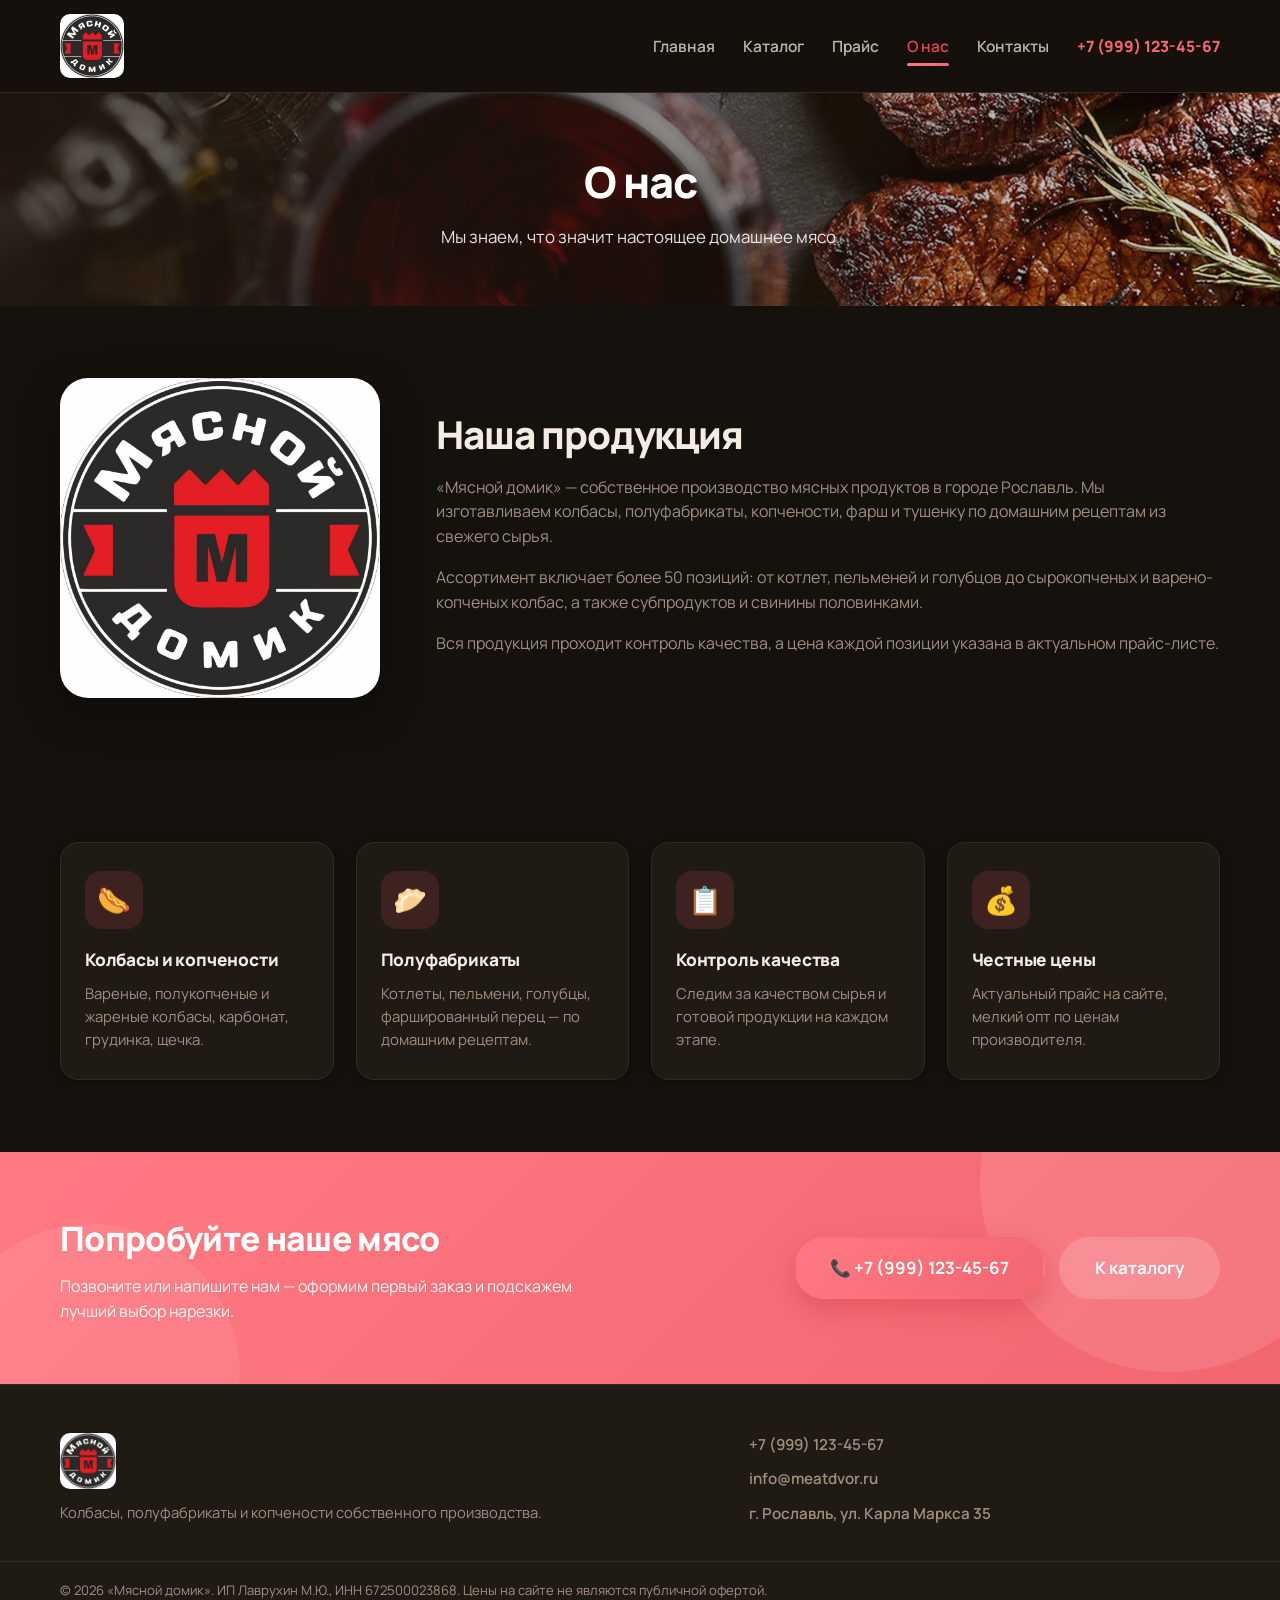
==== commit 98d19e65: "Иконки контактов: SVG вместо эмодзи, центр кружка; логотип на странице О нас" ====
--- a/about.html
+++ b/about.html
@@ -43,7 +43,7 @@
 
     <section class="about-page">
       <div class="container about-page__grid">
-        <div class="about-page__emoji reveal">🏬</div>
+        <div class="about-page__img reveal"><img src="img/Logo.jpg" alt="Мясной домик"></div>
         <div class="reveal">
           <h2 class="section-title">Наша продукция</h2>
           <p>«Мясной домик» — собственное производство мясных продуктов в городе Рославль. Мы изготавливаем колбасы, полуфабрикаты, копчености, фарш и тушенку по домашним рецептам из свежего сырья.</p>
--- a/css/style.css
+++ b/css/style.css
@@ -885,15 +885,26 @@
 }
 
 .contact__icon {
-  width: 60px;
-  height: 60px;
-  display: flex;
-  align-items: center;
-  justify-content: center;
-  font-size: 1.8rem;
+  width: 96px;
+  height: 96px;
+  display: grid;
+  place-items: center;
   background: var(--red-soft);
+  border: 1px solid var(--line);
   border-radius: 50%;
-  margin: 0 auto 16px;
+  margin: 0 auto 18px;
+  box-shadow: var(--shadow-sm);
+}
+
+.contact__icon svg {
+  display: block;
+  width: 46px;
+  height: 46px;
+  fill: none;
+  stroke: var(--red);
+  stroke-width: 2.1;
+  stroke-linecap: round;
+  stroke-linejoin: round;
 }
 
 .contact h3 {
@@ -996,16 +1007,22 @@
   align-items: center;
 }
 
-.about-page__emoji {
+.about-page__img {
   width: 320px;
   aspect-ratio: 1;
   display: flex;
   align-items: center;
   justify-content: center;
-  font-size: 7rem;
-  background: var(--grad-soft);
+  background: var(--white);
   border-radius: 28px;
   box-shadow: var(--shadow);
+  overflow: hidden;
+}
+
+.about-page__img img {
+  width: 100%;
+  height: 100%;
+  object-fit: cover;
 }
 
 .about-page p {
@@ -1074,7 +1091,7 @@
   }
 
   .about__emoji,
-  .about-page__emoji {
+  .about-page__img {
     width: 100%;
     max-width: 260px;
     margin: 0 auto;
